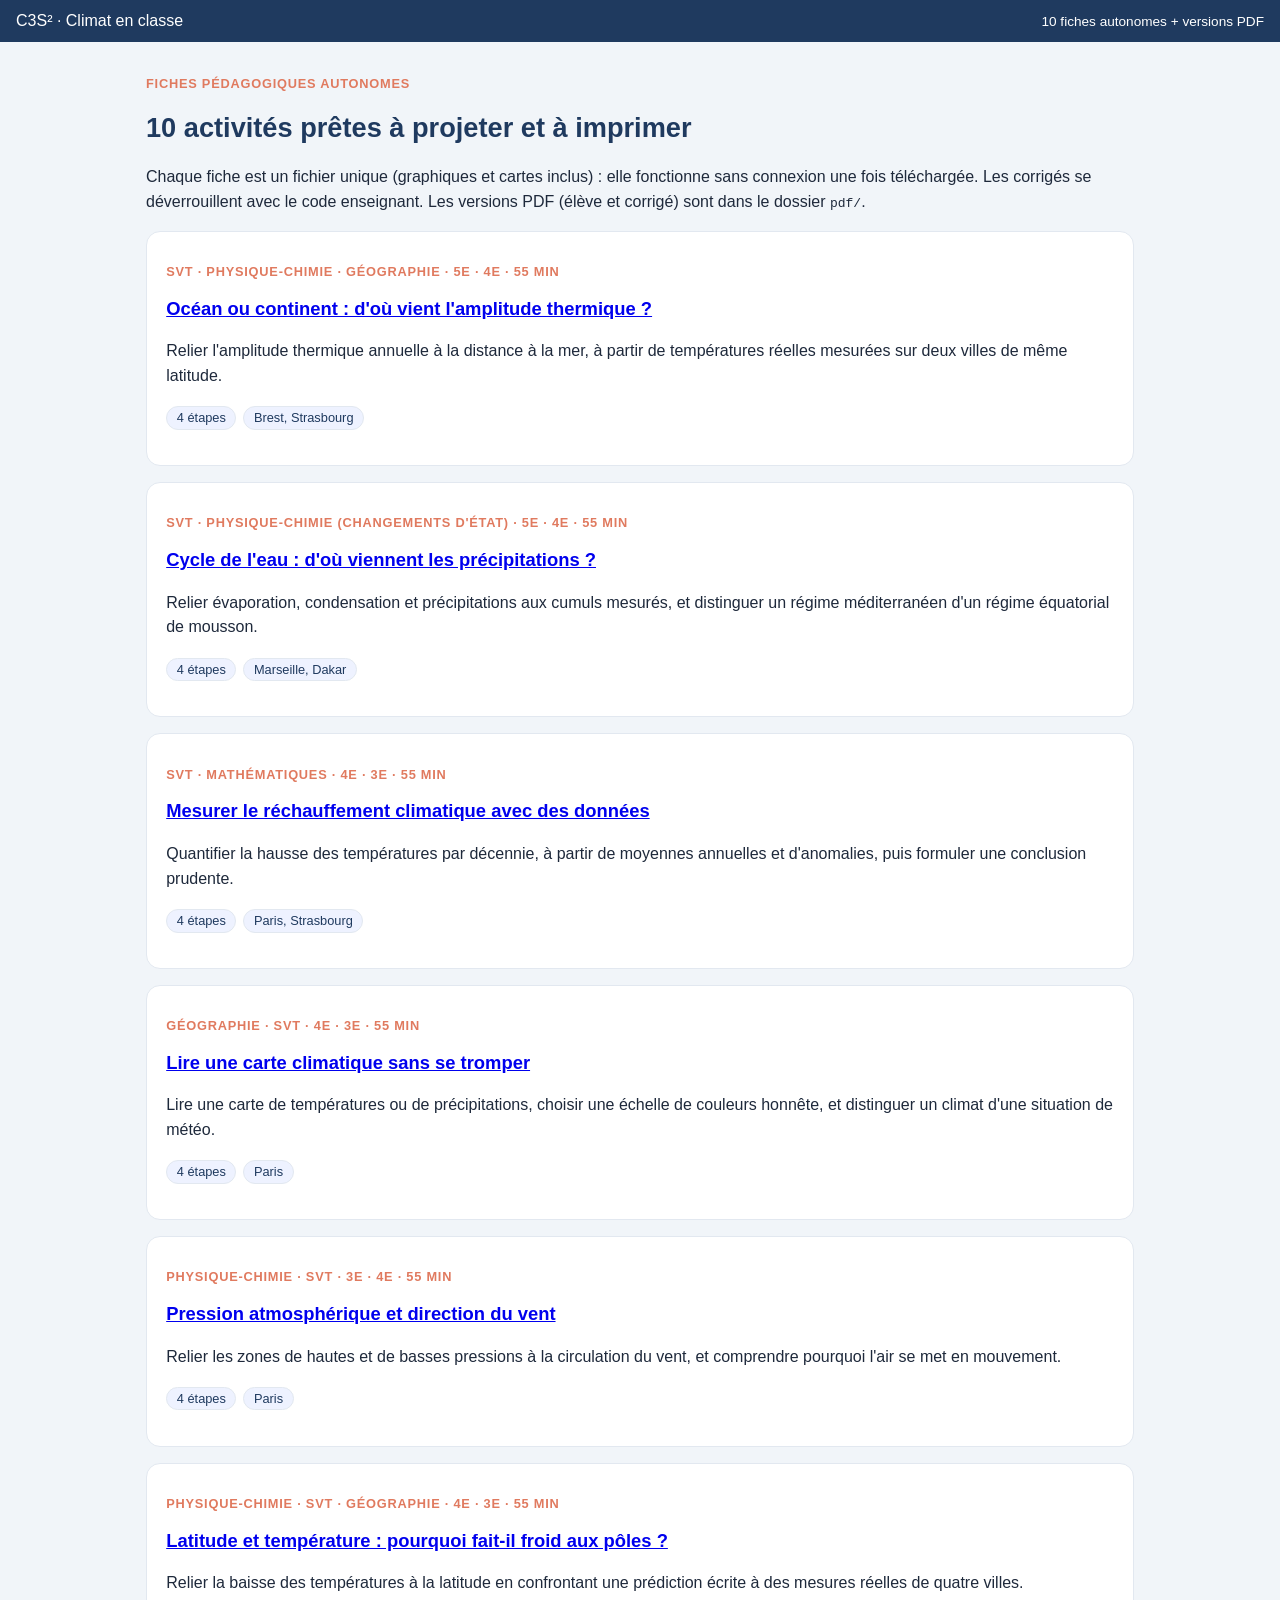
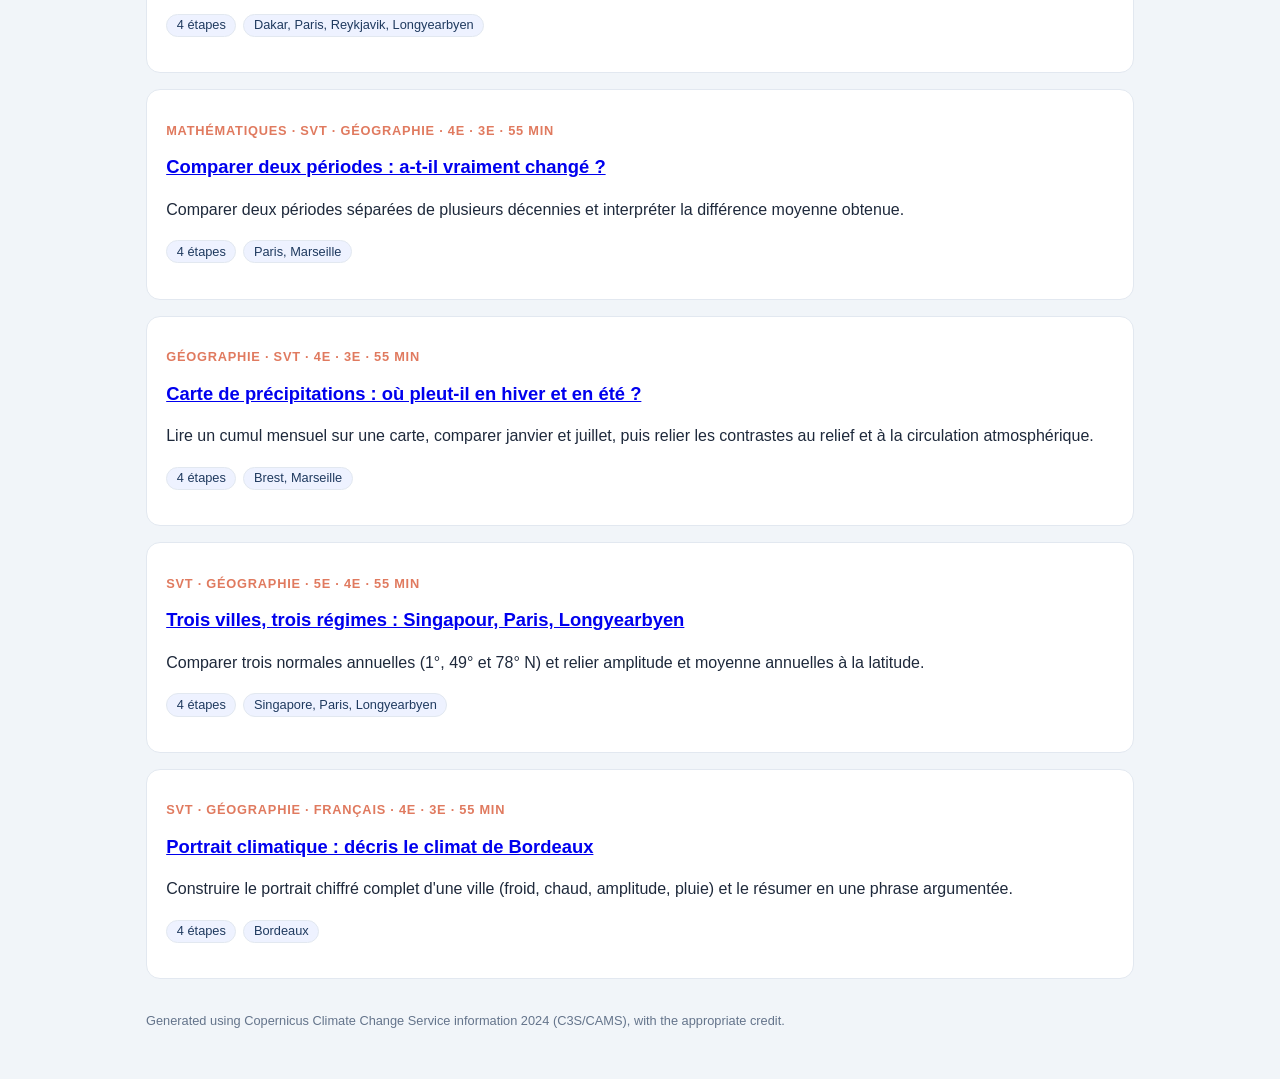
==== public/activites/index.html @ f046a17b "10 fiches autonomes HTML + PDF, corriges chiffres (code 2027) - activities.py : 10 activites (canicu" ====
<!DOCTYPE html>
<html lang="fr">
<head>
<meta charset="utf-8">
<meta name="viewport" content="width=device-width, initial-scale=1">
<title>Fiches d'activités autonomes — C3S²</title>
<style>
:root{
  --ink:#1e293b; --muted:#64748b; --line:#e2e8f0; --card:#ffffff; --bg:#f1f5f9;
  --navy:#1f3a5f; --accent:#e07a5f; --ok:#15803d; --okbg:#dcfce7; --amberbg:#fef3c7;
}
*{box-sizing:border-box}
body{margin:0;background:var(--bg);color:var(--ink);
  font-family:"Segoe UI",Roboto,"Helvetica Neue",Arial,"DejaVu Sans",sans-serif;line-height:1.55}
.topbar{background:var(--navy);color:#fff;padding:.55rem 1rem;display:flex;gap:1rem;align-items:center}
.topbar a{color:#fff;text-decoration:none;font-weight:600}
.topbar .brand{display:flex;align-items:center;gap:.5rem}
.badge{display:inline-block;background:#eef2ff;border:1px solid var(--line);border-radius:999px;
  padding:.05rem .6rem;font-size:.8rem;color:var(--navy);margin:.1rem .15rem .1rem 0}
.wrap{max-width:1020px;margin:0 auto;padding:1.2rem 1rem 3rem}
.card{background:var(--card);border:1px solid var(--line);border-radius:14px;padding:1.1rem 1.2rem;margin:1rem 0}
h1{font-size:1.7rem;margin:.2rem 0 .6rem;color:var(--navy)}
h2{font-size:1.15rem;color:var(--navy);margin:.2rem 0 .5rem}
.kicker{color:var(--accent);font-weight:700;letter-spacing:.06em;font-size:.8rem;text-transform:uppercase}
.question{border-left:4px solid var(--accent);background:#fff7ed;border-radius:0 10px 10px 0;
  padding:.7rem .9rem;font-weight:600;margin:.6rem 0}
.hint{background:#f8fafc;border:1px dashed #94a3b8;border-radius:10px;padding:.55rem .8rem;margin:.5rem 0;font-size:.95rem}
.hint b{color:var(--navy)}
figure{margin:.8rem 0}
figure svg, figure img{max-width:100%;height:auto;background:#fff;border:1px solid var(--line);border-radius:10px}
figcaption{font-size:.82rem;color:var(--muted);margin-top:.25rem}
.step-head{display:flex;align-items:center;gap:.6rem;flex-wrap:wrap}
.step-n{background:var(--navy);color:#fff;font-weight:700;border-radius:10px;min-width:2rem;height:2rem;
  display:inline-flex;align-items:center;justify-content:center}
.teacher{background:#fffbeb;border:1px solid #f59e0b;border-radius:12px;padding:.8rem 1rem}
input[type=password]{padding:.45rem .6rem;border:1px solid var(--line);border-radius:8px;max-width:220px}
.btn{background:var(--navy);color:#fff;border:none;border-radius:9px;padding:.5rem 1rem;font-weight:600;cursor:pointer}
.btn:hover{filter:brightness(1.12)}
.btn-warm{background:var(--accent)}
.answer{display:none;background:#f0fdf4;border:1px solid #86efac;border-radius:10px;padding:.7rem .9rem;margin:.5rem 0}
.answer.visible{display:block}
.badge-ok{background:var(--okbg);color:var(--ok);border:1px solid #86efac}
footer{color:var(--muted);font-size:.8rem;margin-top:2rem}
.tip{background:var(--amberbg);border-left:4px solid #f59e0b;border-radius:0 10px 10px 0;padding:.6rem .9rem}
@media print{
  body{background:#fff}
  .topbar,.no-print{display:none !important}
  .wrap{max-width:none;padding:0}
  .card{break-inside:avoid;border-color:#cbd5e1}
  figure svg, figure img{-print-color-adjust:exact;print-color-adjust:exact}
  .step{break-inside:avoid}
  a{color:var(--ink);text-decoration:none}
}
</style>
</head>
<body>
<header class="topbar no-print">
  <span class="brand">C3S² · Climat en classe</span>
  <span style="margin-left:auto;font-size:.85rem">10 fiches autonomes + versions PDF</span>
</header>
<main class="wrap">
  <p class="kicker">Fiches pédagogiques autonomes</p>
  <h1>10 activités prêtes à projeter et à imprimer</h1>
  <p>Chaque fiche est un fichier unique (graphiques et cartes inclus) : elle fonctionne
  sans connexion une fois téléchargée. Les corrigés se déverrouillent avec le code enseignant.
  Les versions PDF (élève et corrigé) sont dans le dossier <code>pdf/</code>.</p>
  
      <section class="card">
        <p class="kicker">SVT · Physique-chimie · Géographie · 5e · 4e · 55 min</p>
        <h2><a href="ocean_continent.html">Océan ou continent : d&#x27;où vient l&#x27;amplitude thermique ?</a></h2>
        <p>Relier l&#x27;amplitude thermique annuelle à la distance à la mer, à partir de températures réelles mesurées sur deux villes de même latitude.</p>
        <p><span class="badge">4 étapes</span> <span class="badge">Brest, Strasbourg</span></p>
      </section>
      <section class="card">
        <p class="kicker">SVT · Physique-chimie (changements d&#x27;état) · 5e · 4e · 55 min</p>
        <h2><a href="cycle_eau.html">Cycle de l&#x27;eau : d&#x27;où viennent les précipitations ?</a></h2>
        <p>Relier évaporation, condensation et précipitations aux cumuls mesurés, et distinguer un régime méditerranéen d&#x27;un régime équatorial de mousson.</p>
        <p><span class="badge">4 étapes</span> <span class="badge">Marseille, Dakar</span></p>
      </section>
      <section class="card">
        <p class="kicker">SVT · Mathématiques · 4e · 3e · 55 min</p>
        <h2><a href="rechauffement.html">Mesurer le réchauffement climatique avec des données</a></h2>
        <p>Quantifier la hausse des températures par décennie, à partir de moyennes annuelles et d&#x27;anomalies, puis formuler une conclusion prudente.</p>
        <p><span class="badge">4 étapes</span> <span class="badge">Paris, Strasbourg</span></p>
      </section>
      <section class="card">
        <p class="kicker">Géographie · SVT · 4e · 3e · 55 min</p>
        <h2><a href="cartes_climatiques.html">Lire une carte climatique sans se tromper</a></h2>
        <p>Lire une carte de températures ou de précipitations, choisir une échelle de couleurs honnête, et distinguer un climat d&#x27;une situation de météo.</p>
        <p><span class="badge">4 étapes</span> <span class="badge">Paris</span></p>
      </section>
      <section class="card">
        <p class="kicker">Physique-chimie · SVT · 3e · 4e · 55 min</p>
        <h2><a href="vent_pression.html">Pression atmosphérique et direction du vent</a></h2>
        <p>Relier les zones de hautes et de basses pressions à la circulation du vent, et comprendre pourquoi l&#x27;air se met en mouvement.</p>
        <p><span class="badge">4 étapes</span> <span class="badge">Paris</span></p>
      </section>
      <section class="card">
        <p class="kicker">Physique-chimie · SVT · Géographie · 4e · 3e · 55 min</p>
        <h2><a href="latitude.html">Latitude et température : pourquoi fait-il froid aux pôles ?</a></h2>
        <p>Relier la baisse des températures à la latitude en confrontant une prédiction écrite à des mesures réelles de quatre villes.</p>
        <p><span class="badge">4 étapes</span> <span class="badge">Dakar, Paris, Reykjavik, Longyearbyen</span></p>
      </section>
      <section class="card">
        <p class="kicker">Mathématiques · SVT · Géographie · 4e · 3e · 55 min</p>
        <h2><a href="avant_apres.html">Comparer deux périodes : a-t-il vraiment changé ?</a></h2>
        <p>Comparer deux périodes séparées de plusieurs décennies et interpréter la différence moyenne obtenue.</p>
        <p><span class="badge">4 étapes</span> <span class="badge">Paris, Marseille</span></p>
      </section>
      <section class="card">
        <p class="kicker">Géographie · SVT · 4e · 3e · 55 min</p>
        <h2><a href="pluies_europe.html">Carte de précipitations : où pleut-il en hiver et en été ?</a></h2>
        <p>Lire un cumul mensuel sur une carte, comparer janvier et juillet, puis relier les contrastes au relief et à la circulation atmosphérique.</p>
        <p><span class="badge">4 étapes</span> <span class="badge">Brest, Marseille</span></p>
      </section>
      <section class="card">
        <p class="kicker">SVT · Géographie · 5e · 4e · 55 min</p>
        <h2><a href="regimes_monde.html">Trois villes, trois régimes : Singapour, Paris, Longyearbyen</a></h2>
        <p>Comparer trois normales annuelles (1°, 49° et 78° N) et relier amplitude et moyenne annuelles à la latitude.</p>
        <p><span class="badge">4 étapes</span> <span class="badge">Singapore, Paris, Longyearbyen</span></p>
      </section>
      <section class="card">
        <p class="kicker">SVT · Géographie · Français · 4e · 3e · 55 min</p>
        <h2><a href="portrait_climat.html">Portrait climatique : décris le climat de Bordeaux</a></h2>
        <p>Construire le portrait chiffré complet d&#x27;une ville (froid, chaud, amplitude, pluie) et le résumer en une phrase argumentée.</p>
        <p><span class="badge">4 étapes</span> <span class="badge">Bordeaux</span></p>
      </section>
  <footer>Generated using Copernicus Climate Change Service information 2024 (C3S/CAMS), with the appropriate credit.</footer>
</main>
</body>
</html>
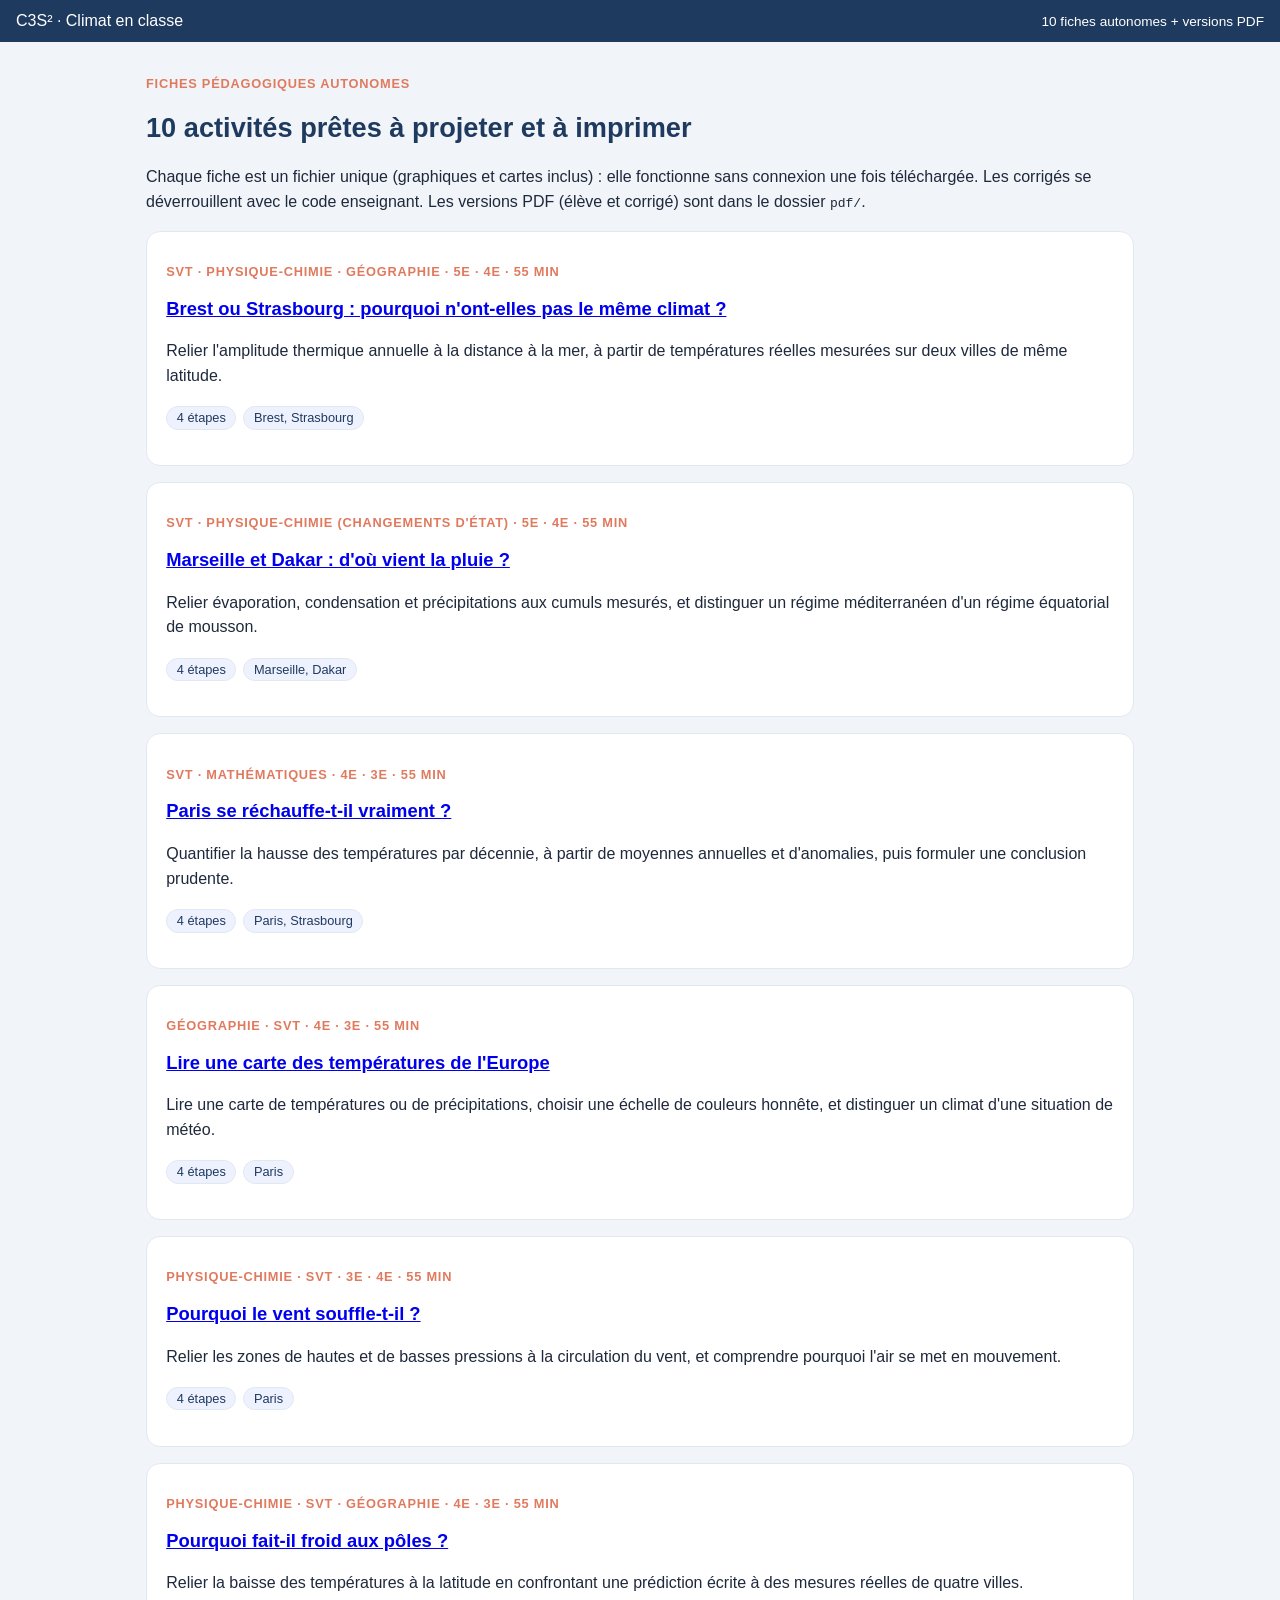
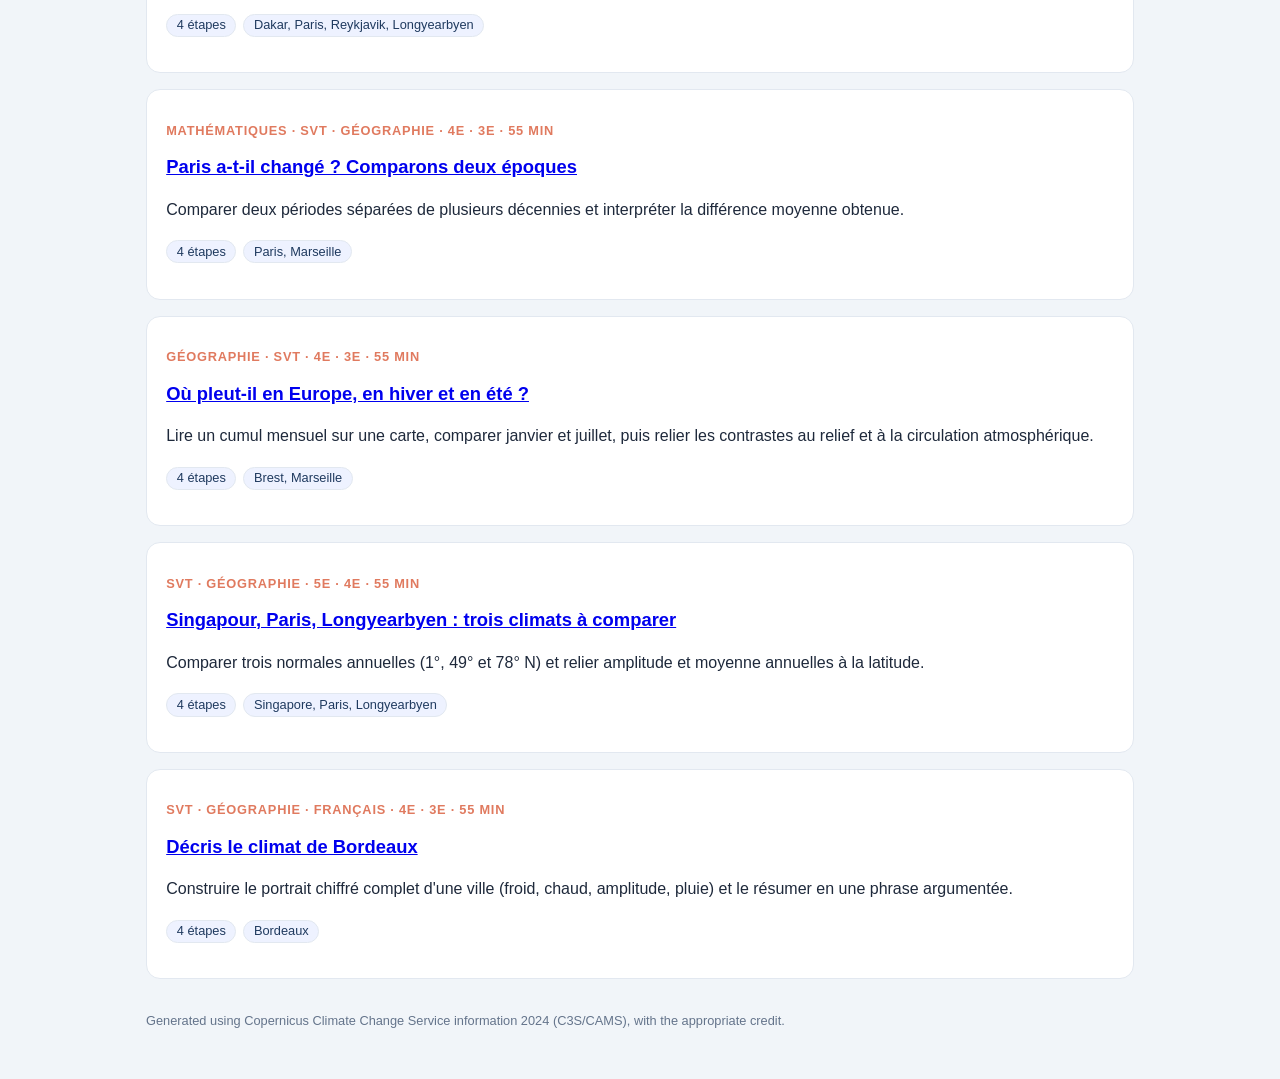
==== commit e34582ba: "Application cote eleves : accueil allege, aide verrouillee, titres et questions simplifies - Accueil" ====
--- a/public/activites/index.html
+++ b/public/activites/index.html
@@ -67,61 +67,61 @@
   
       <section class="card">
         <p class="kicker">SVT · Physique-chimie · Géographie · 5e · 4e · 55 min</p>
-        <h2><a href="ocean_continent.html">Océan ou continent : d&#x27;où vient l&#x27;amplitude thermique ?</a></h2>
+        <h2><a href="ocean_continent.html">Brest ou Strasbourg : pourquoi n&#x27;ont-elles pas le même climat ?</a></h2>
         <p>Relier l&#x27;amplitude thermique annuelle à la distance à la mer, à partir de températures réelles mesurées sur deux villes de même latitude.</p>
         <p><span class="badge">4 étapes</span> <span class="badge">Brest, Strasbourg</span></p>
       </section>
       <section class="card">
         <p class="kicker">SVT · Physique-chimie (changements d&#x27;état) · 5e · 4e · 55 min</p>
-        <h2><a href="cycle_eau.html">Cycle de l&#x27;eau : d&#x27;où viennent les précipitations ?</a></h2>
+        <h2><a href="cycle_eau.html">Marseille et Dakar : d&#x27;où vient la pluie ?</a></h2>
         <p>Relier évaporation, condensation et précipitations aux cumuls mesurés, et distinguer un régime méditerranéen d&#x27;un régime équatorial de mousson.</p>
         <p><span class="badge">4 étapes</span> <span class="badge">Marseille, Dakar</span></p>
       </section>
       <section class="card">
         <p class="kicker">SVT · Mathématiques · 4e · 3e · 55 min</p>
-        <h2><a href="rechauffement.html">Mesurer le réchauffement climatique avec des données</a></h2>
+        <h2><a href="rechauffement.html">Paris se réchauffe-t-il vraiment ?</a></h2>
         <p>Quantifier la hausse des températures par décennie, à partir de moyennes annuelles et d&#x27;anomalies, puis formuler une conclusion prudente.</p>
         <p><span class="badge">4 étapes</span> <span class="badge">Paris, Strasbourg</span></p>
       </section>
       <section class="card">
         <p class="kicker">Géographie · SVT · 4e · 3e · 55 min</p>
-        <h2><a href="cartes_climatiques.html">Lire une carte climatique sans se tromper</a></h2>
+        <h2><a href="cartes_climatiques.html">Lire une carte des températures de l&#x27;Europe</a></h2>
         <p>Lire une carte de températures ou de précipitations, choisir une échelle de couleurs honnête, et distinguer un climat d&#x27;une situation de météo.</p>
         <p><span class="badge">4 étapes</span> <span class="badge">Paris</span></p>
       </section>
       <section class="card">
         <p class="kicker">Physique-chimie · SVT · 3e · 4e · 55 min</p>
-        <h2><a href="vent_pression.html">Pression atmosphérique et direction du vent</a></h2>
+        <h2><a href="vent_pression.html">Pourquoi le vent souffle-t-il ?</a></h2>
         <p>Relier les zones de hautes et de basses pressions à la circulation du vent, et comprendre pourquoi l&#x27;air se met en mouvement.</p>
         <p><span class="badge">4 étapes</span> <span class="badge">Paris</span></p>
       </section>
       <section class="card">
         <p class="kicker">Physique-chimie · SVT · Géographie · 4e · 3e · 55 min</p>
-        <h2><a href="latitude.html">Latitude et température : pourquoi fait-il froid aux pôles ?</a></h2>
+        <h2><a href="latitude.html">Pourquoi fait-il froid aux pôles ?</a></h2>
         <p>Relier la baisse des températures à la latitude en confrontant une prédiction écrite à des mesures réelles de quatre villes.</p>
         <p><span class="badge">4 étapes</span> <span class="badge">Dakar, Paris, Reykjavik, Longyearbyen</span></p>
       </section>
       <section class="card">
         <p class="kicker">Mathématiques · SVT · Géographie · 4e · 3e · 55 min</p>
-        <h2><a href="avant_apres.html">Comparer deux périodes : a-t-il vraiment changé ?</a></h2>
+        <h2><a href="avant_apres.html">Paris a-t-il changé ? Comparons deux époques</a></h2>
         <p>Comparer deux périodes séparées de plusieurs décennies et interpréter la différence moyenne obtenue.</p>
         <p><span class="badge">4 étapes</span> <span class="badge">Paris, Marseille</span></p>
       </section>
       <section class="card">
         <p class="kicker">Géographie · SVT · 4e · 3e · 55 min</p>
-        <h2><a href="pluies_europe.html">Carte de précipitations : où pleut-il en hiver et en été ?</a></h2>
+        <h2><a href="pluies_europe.html">Où pleut-il en Europe, en hiver et en été ?</a></h2>
         <p>Lire un cumul mensuel sur une carte, comparer janvier et juillet, puis relier les contrastes au relief et à la circulation atmosphérique.</p>
         <p><span class="badge">4 étapes</span> <span class="badge">Brest, Marseille</span></p>
       </section>
       <section class="card">
         <p class="kicker">SVT · Géographie · 5e · 4e · 55 min</p>
-        <h2><a href="regimes_monde.html">Trois villes, trois régimes : Singapour, Paris, Longyearbyen</a></h2>
+        <h2><a href="regimes_monde.html">Singapour, Paris, Longyearbyen : trois climats à comparer</a></h2>
         <p>Comparer trois normales annuelles (1°, 49° et 78° N) et relier amplitude et moyenne annuelles à la latitude.</p>
         <p><span class="badge">4 étapes</span> <span class="badge">Singapore, Paris, Longyearbyen</span></p>
       </section>
       <section class="card">
         <p class="kicker">SVT · Géographie · Français · 4e · 3e · 55 min</p>
-        <h2><a href="portrait_climat.html">Portrait climatique : décris le climat de Bordeaux</a></h2>
+        <h2><a href="portrait_climat.html">Décris le climat de Bordeaux</a></h2>
         <p>Construire le portrait chiffré complet d&#x27;une ville (froid, chaud, amplitude, pluie) et le résumer en une phrase argumentée.</p>
         <p><span class="badge">4 étapes</span> <span class="badge">Bordeaux</span></p>
       </section>
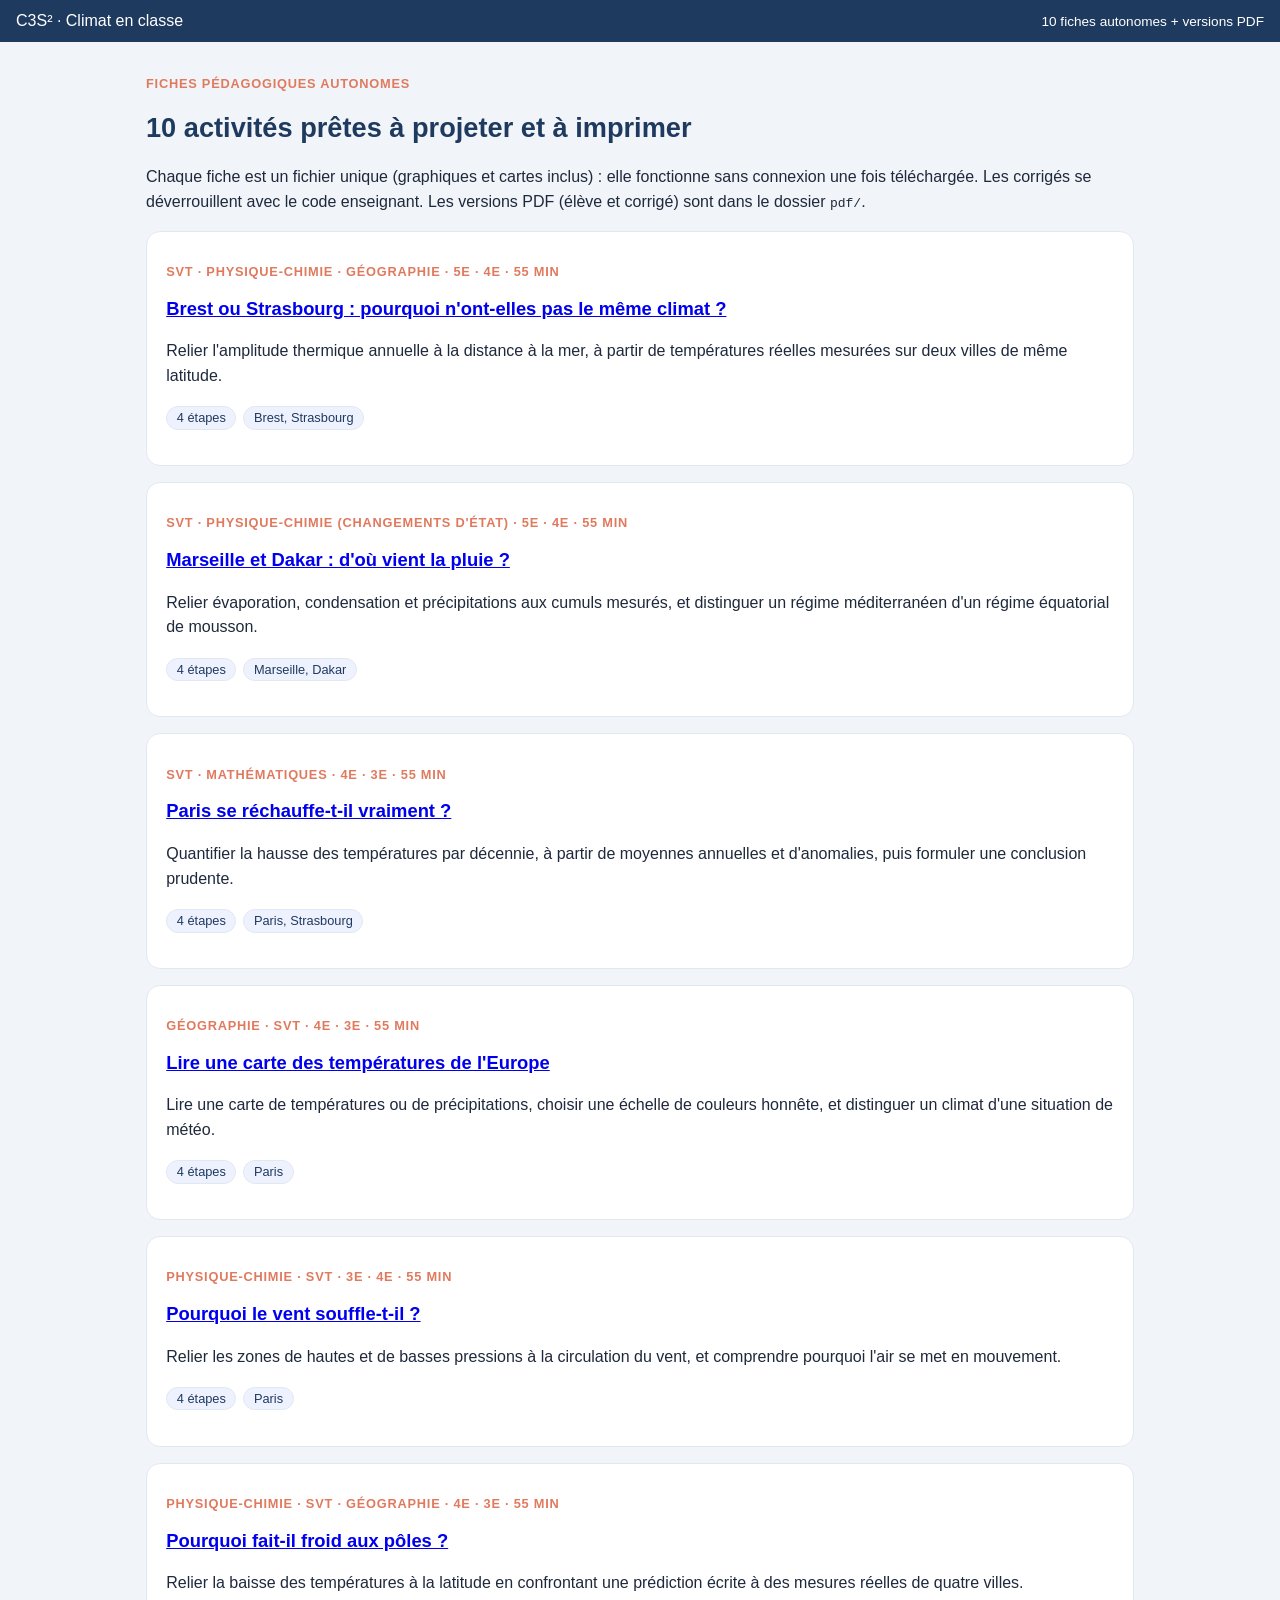
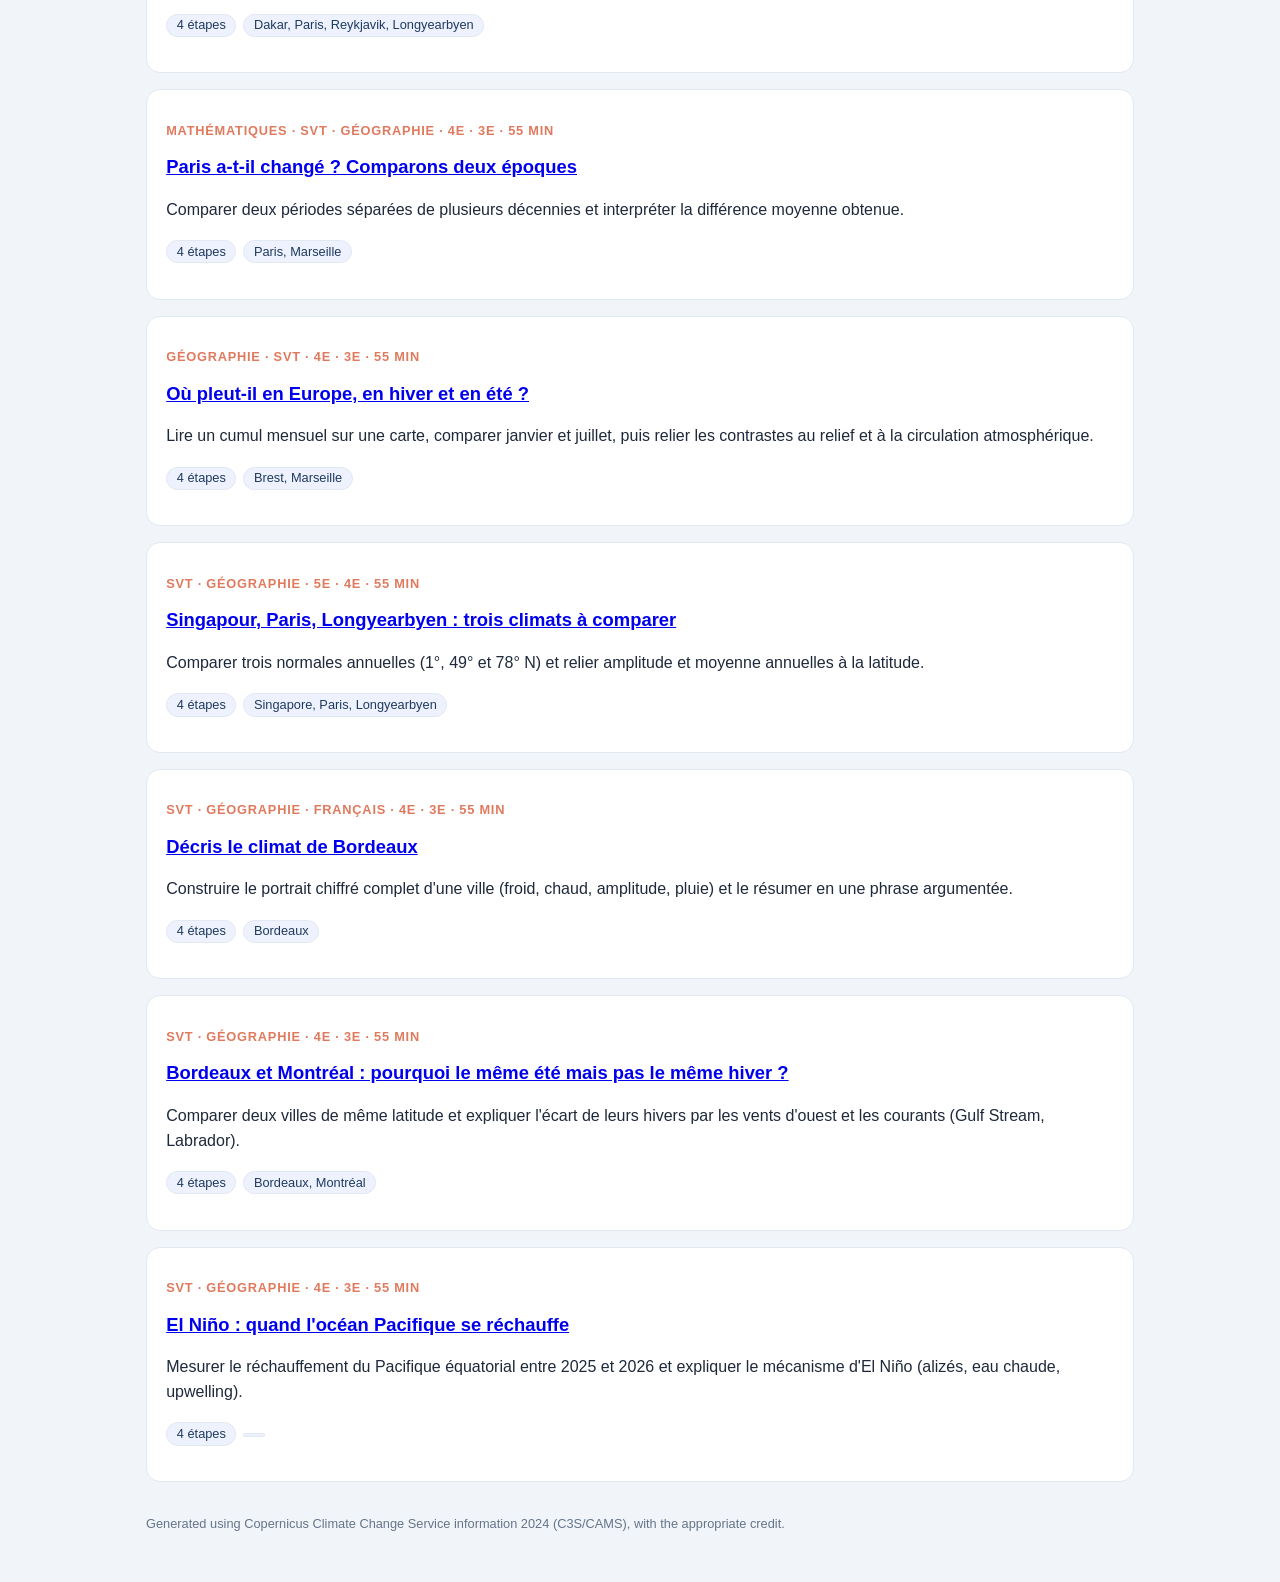
==== commit 4b26165f: "Vocabulaire, situations, 2 nouvelles activites : vents-courants et El Nino - 'descendent' -> 'diminu" ====
--- a/public/activites/index.html
+++ b/public/activites/index.html
@@ -125,6 +125,18 @@
         <p>Construire le portrait chiffré complet d&#x27;une ville (froid, chaud, amplitude, pluie) et le résumer en une phrase argumentée.</p>
         <p><span class="badge">4 étapes</span> <span class="badge">Bordeaux</span></p>
       </section>
+      <section class="card">
+        <p class="kicker">SVT · Géographie · 4e · 3e · 55 min</p>
+        <h2><a href="vents_courants.html">Bordeaux et Montréal : pourquoi le même été mais pas le même hiver ?</a></h2>
+        <p>Comparer deux villes de même latitude et expliquer l&#x27;écart de leurs hivers par les vents d&#x27;ouest et les courants (Gulf Stream, Labrador).</p>
+        <p><span class="badge">4 étapes</span> <span class="badge">Bordeaux, Montréal</span></p>
+      </section>
+      <section class="card">
+        <p class="kicker">SVT · Géographie · 4e · 3e · 55 min</p>
+        <h2><a href="elnino.html">El Niño : quand l&#x27;océan Pacifique se réchauffe</a></h2>
+        <p>Mesurer le réchauffement du Pacifique équatorial entre 2025 et 2026 et expliquer le mécanisme d&#x27;El Niño (alizés, eau chaude, upwelling).</p>
+        <p><span class="badge">4 étapes</span> <span class="badge"></span></p>
+      </section>
   <footer>Generated using Copernicus Climate Change Service information 2024 (C3S/CAMS), with the appropriate credit.</footer>
 </main>
 </body>
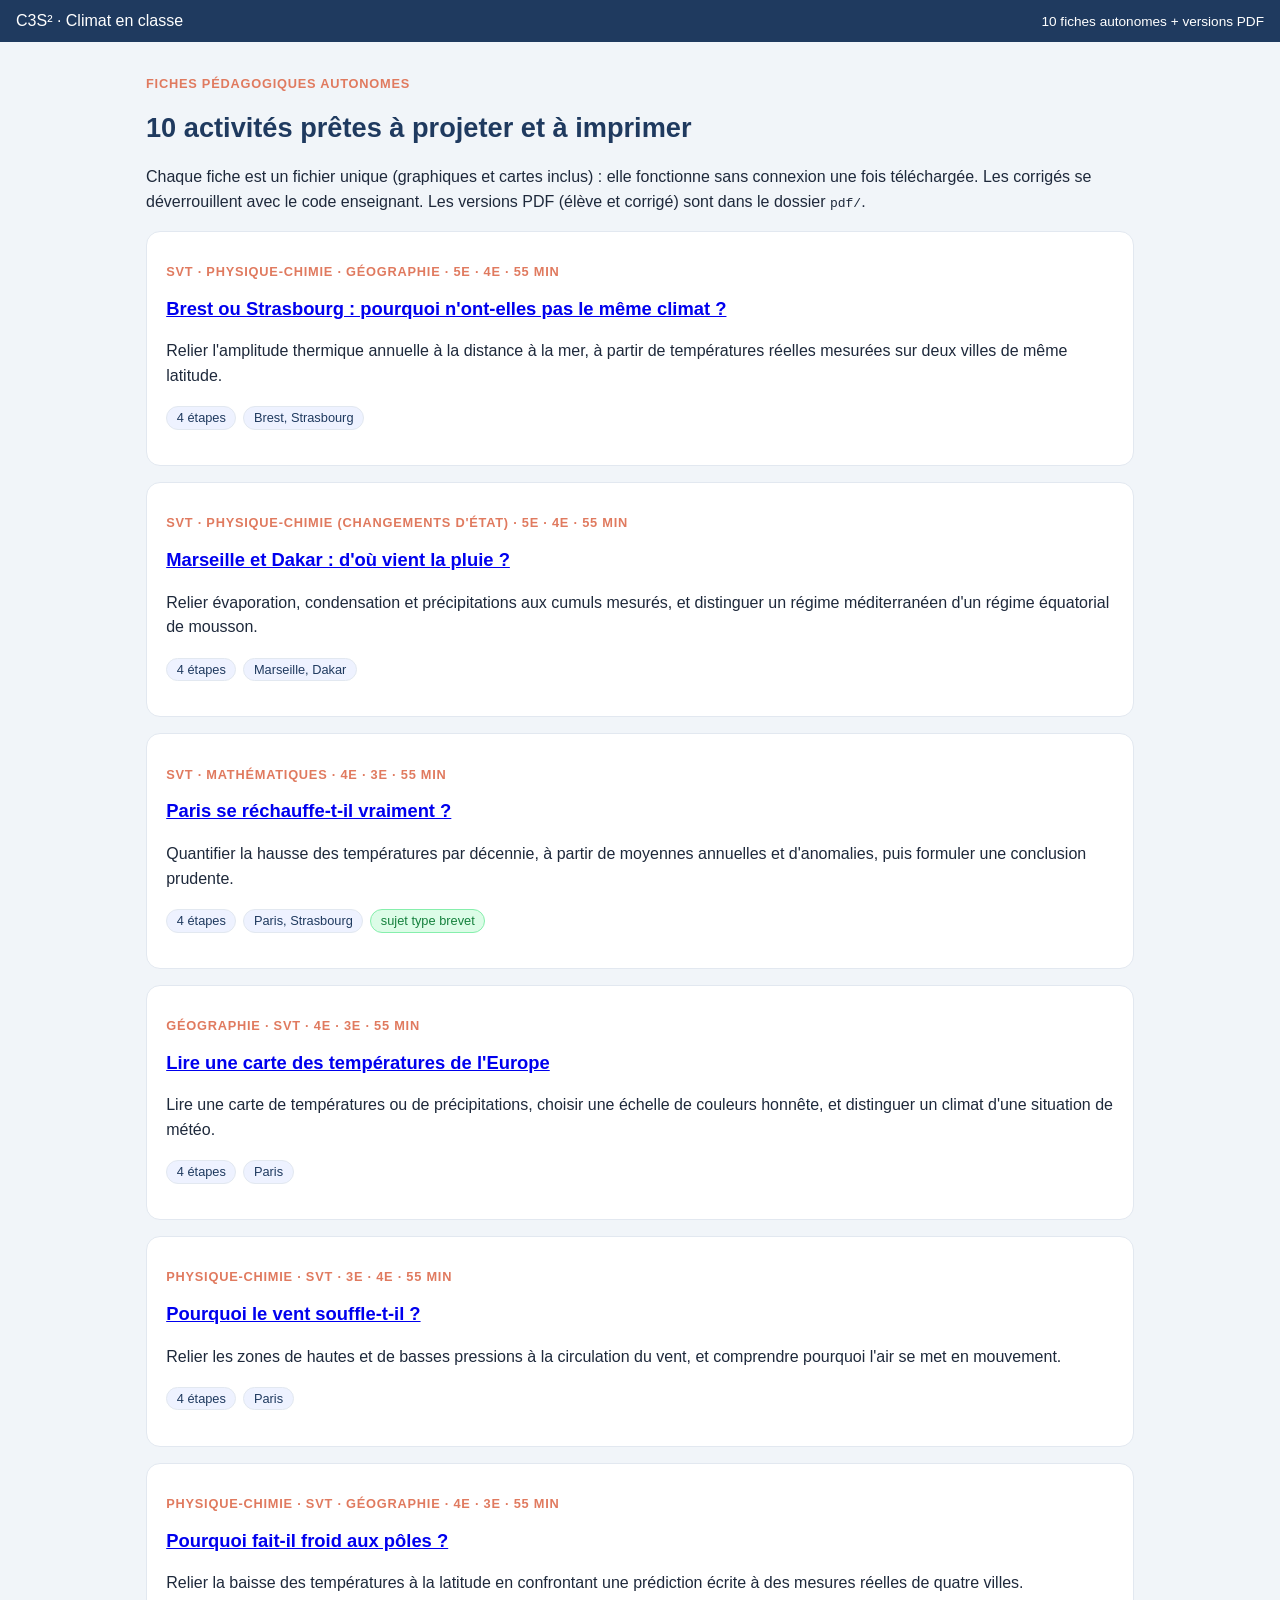
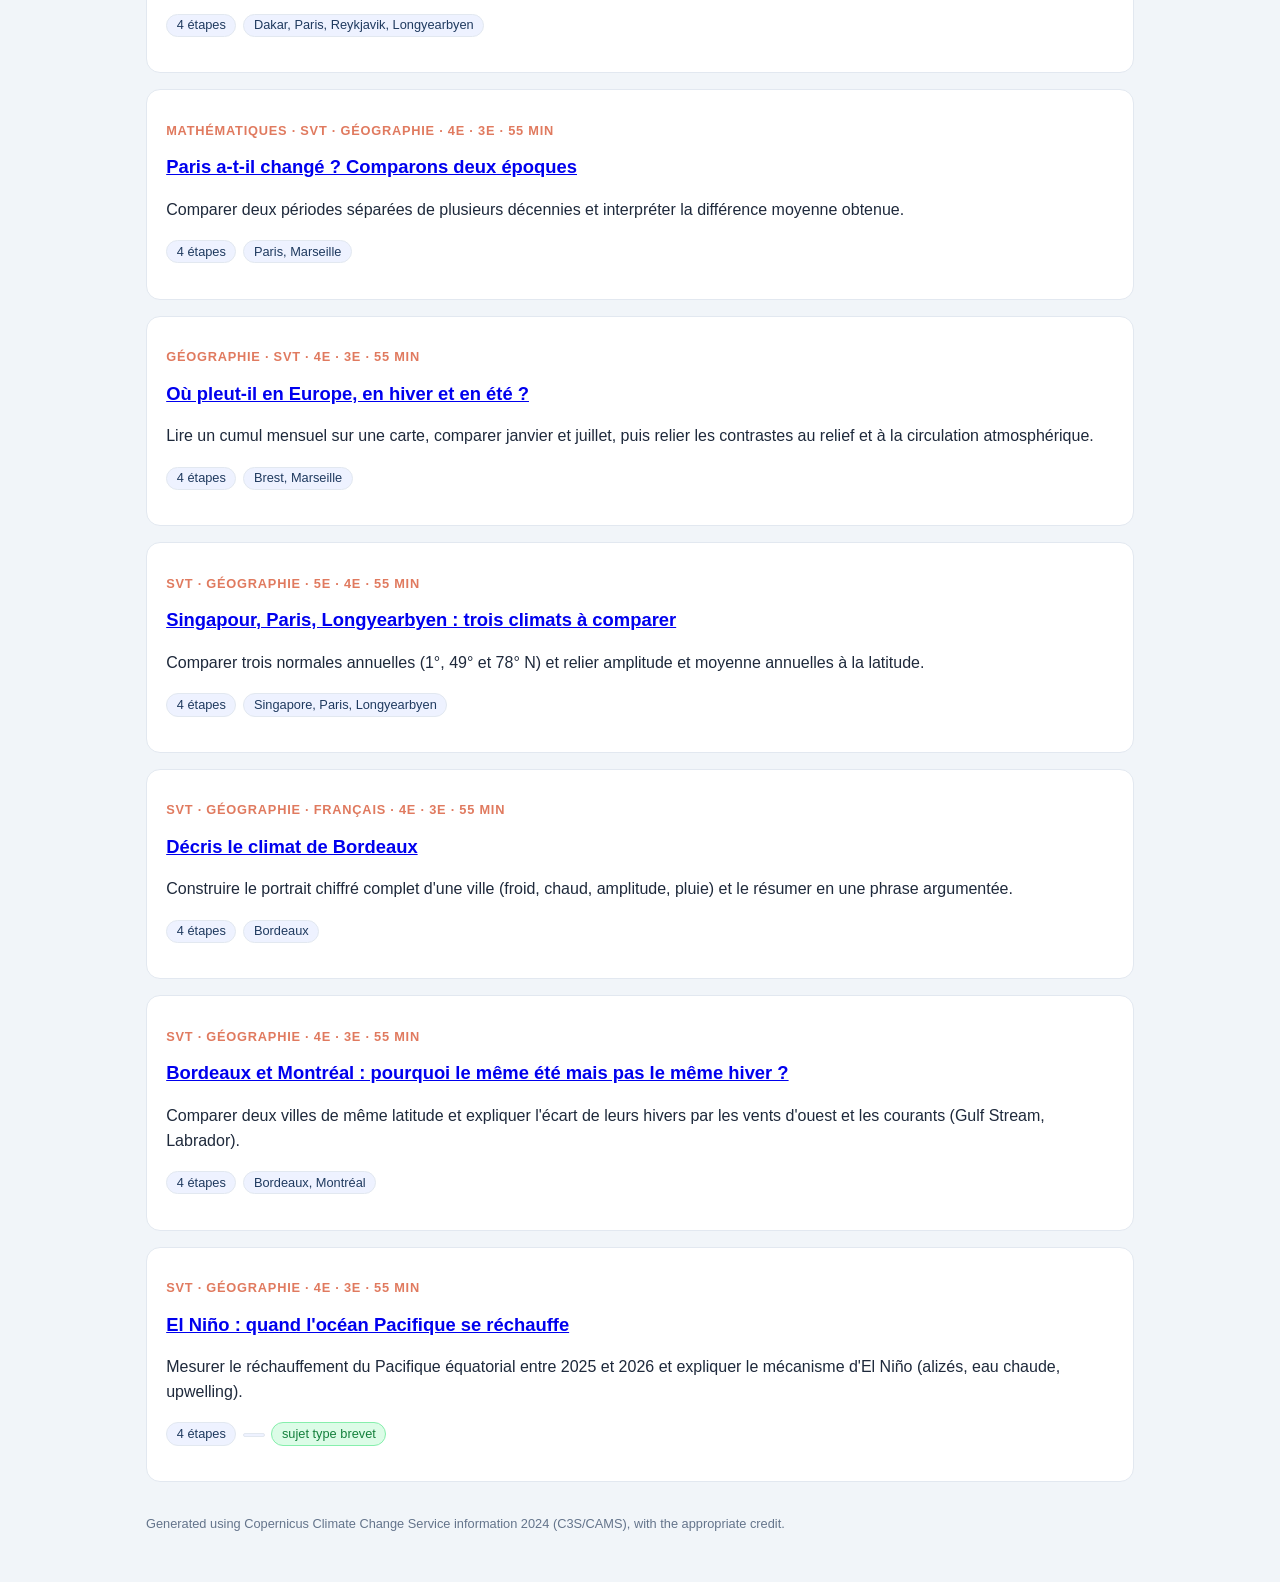
==== commit 7eec5737: "Refonte pedagogique : 48 consignes en verbe d'action + sujets type brevet Charte de redaction appliq" ====
--- a/public/activites/index.html
+++ b/public/activites/index.html
@@ -42,6 +42,14 @@
 .badge-ok{background:var(--okbg);color:var(--ok);border:1px solid #86efac}
 footer{color:var(--muted);font-size:.8rem;margin-top:2rem}
 .tip{background:var(--amberbg);border-left:4px solid #f59e0b;border-radius:0 10px 10px 0;padding:.6rem .9rem}
+.exam-rappel{background:#f6f9ff;border-left:4px solid var(--navy);border-radius:0 10px 10px 0;padding:.6rem .9rem;margin:.6rem 0}
+.exam-doc{border:1px solid var(--line);border-radius:10px;padding:.7rem .9rem;margin:.7rem 0;background:#fbfcfe}
+.exam-doc h4{margin:.1rem 0 .35rem;font-size:1rem;color:var(--navy)}
+.exam-table{width:100%;border-collapse:collapse;font-size:.92rem;margin:.5rem 0}
+.exam-table th,.exam-table td{border:1px solid var(--line);padding:.4rem .6rem;text-align:left}
+.exam-table th{background:#eef2ff;color:var(--navy);font-size:.85rem}
+.exam-q{border:1px solid var(--line);border-radius:10px;padding:.7rem .9rem;margin:.7rem 0}
+.exam-q h3{margin:.1rem 0}
 @media print{
   body{background:#fff}
   .topbar,.no-print{display:none !important}
@@ -81,7 +89,7 @@
         <p class="kicker">SVT · Mathématiques · 4e · 3e · 55 min</p>
         <h2><a href="rechauffement.html">Paris se réchauffe-t-il vraiment ?</a></h2>
         <p>Quantifier la hausse des températures par décennie, à partir de moyennes annuelles et d&#x27;anomalies, puis formuler une conclusion prudente.</p>
-        <p><span class="badge">4 étapes</span> <span class="badge">Paris, Strasbourg</span></p>
+        <p><span class="badge">4 étapes</span> <span class="badge">Paris, Strasbourg</span> <span class="badge badge-ok">sujet type brevet</span></p>
       </section>
       <section class="card">
         <p class="kicker">Géographie · SVT · 4e · 3e · 55 min</p>
@@ -135,7 +143,7 @@
         <p class="kicker">SVT · Géographie · 4e · 3e · 55 min</p>
         <h2><a href="elnino.html">El Niño : quand l&#x27;océan Pacifique se réchauffe</a></h2>
         <p>Mesurer le réchauffement du Pacifique équatorial entre 2025 et 2026 et expliquer le mécanisme d&#x27;El Niño (alizés, eau chaude, upwelling).</p>
-        <p><span class="badge">4 étapes</span> <span class="badge"></span></p>
+        <p><span class="badge">4 étapes</span> <span class="badge"></span> <span class="badge badge-ok">sujet type brevet</span></p>
       </section>
   <footer>Generated using Copernicus Climate Change Service information 2024 (C3S/CAMS), with the appropriate credit.</footer>
 </main>
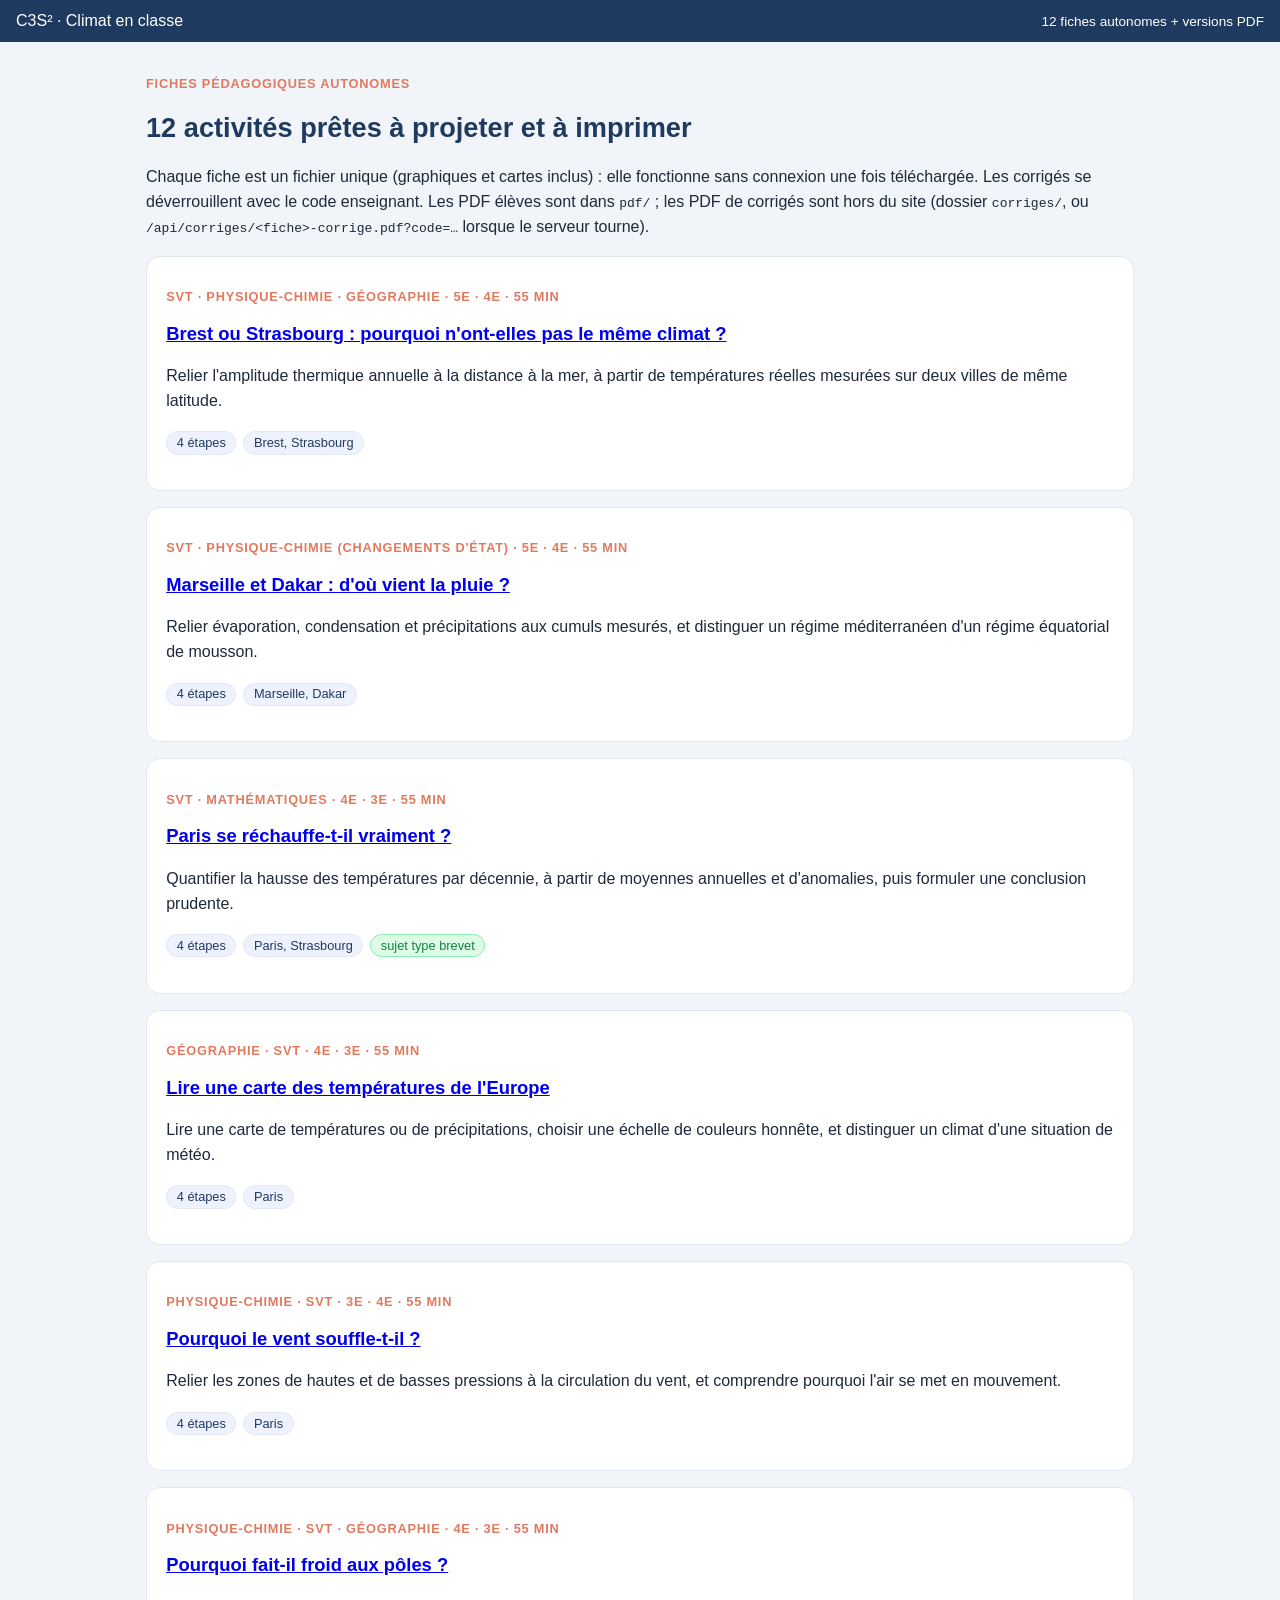
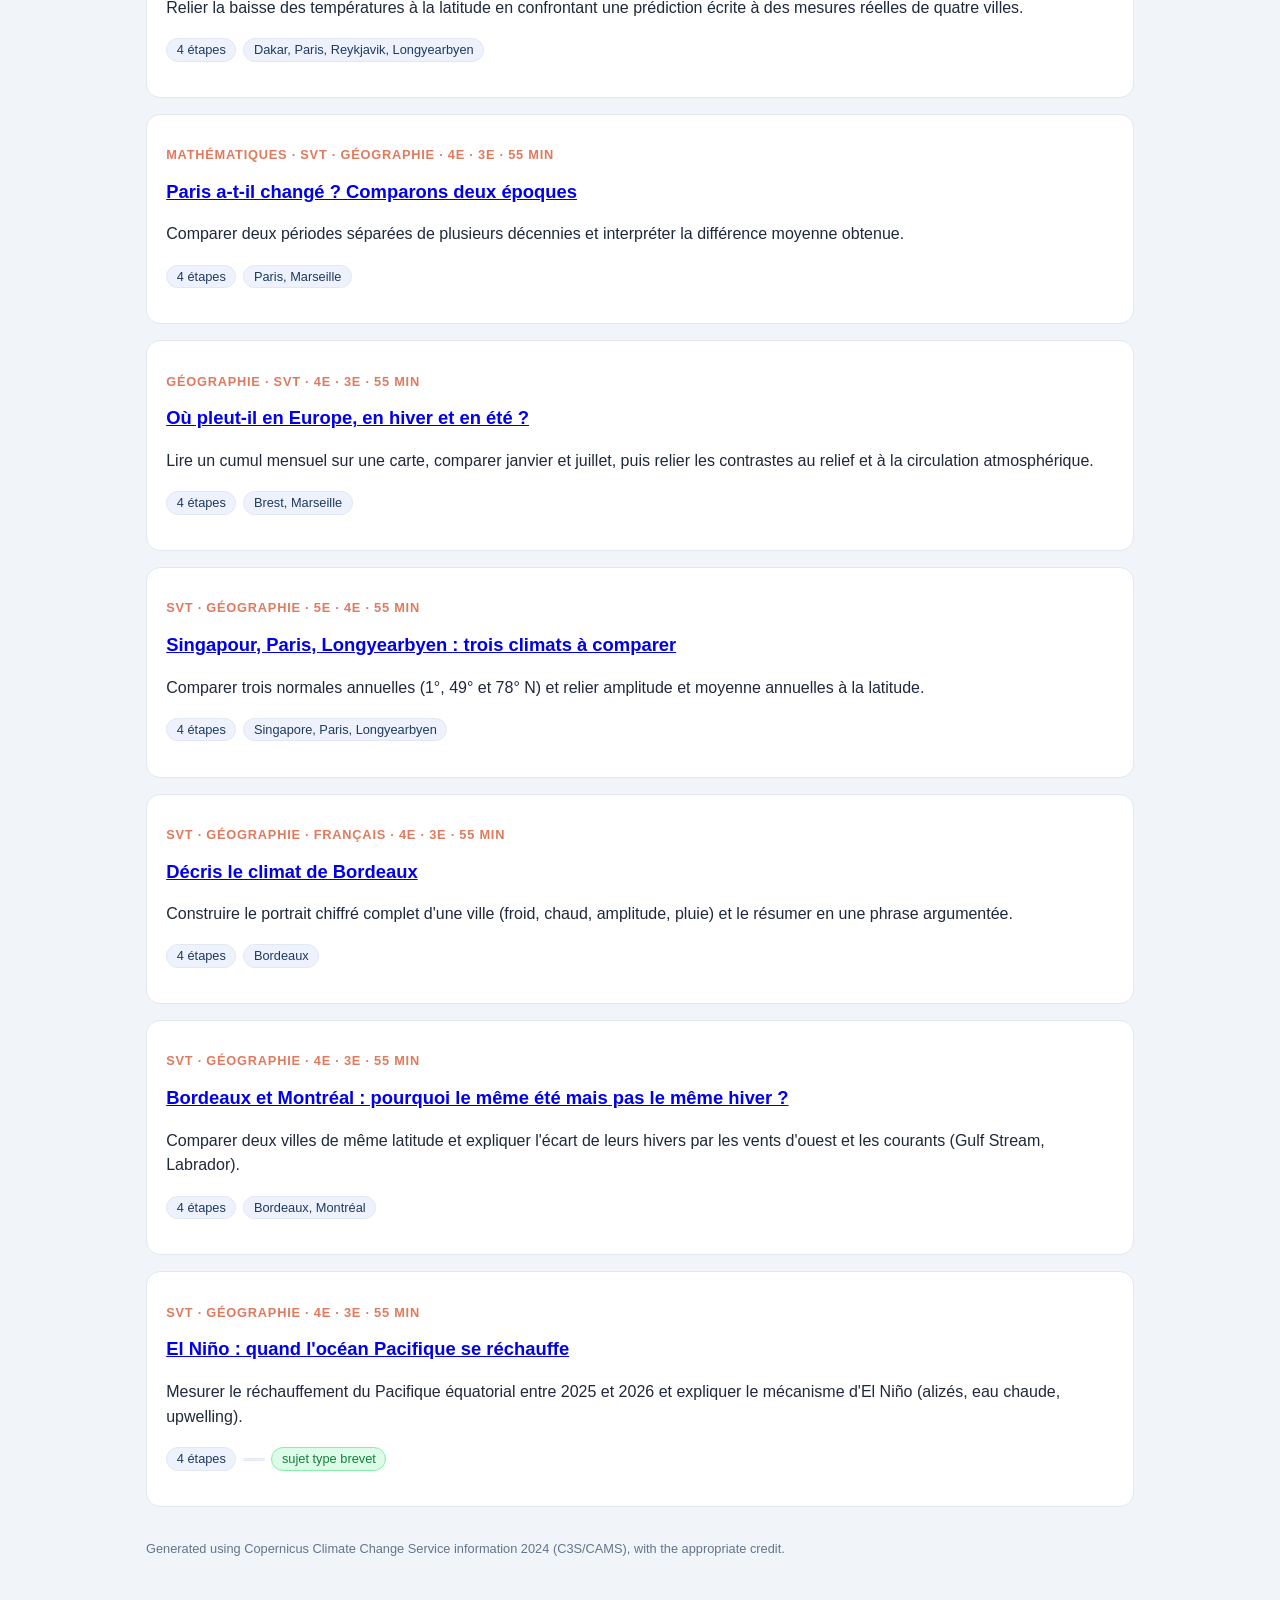
==== commit 899876fb: "Cartes de situation en 50 m avec contexte regional, corriges PDF hors public et verrouilles code 202" ====
--- a/public/activites/index.html
+++ b/public/activites/index.html
@@ -64,14 +64,16 @@
 <body>
 <header class="topbar no-print">
   <span class="brand">C3S² · Climat en classe</span>
-  <span style="margin-left:auto;font-size:.85rem">10 fiches autonomes + versions PDF</span>
+  <span style="margin-left:auto;font-size:.85rem">12 fiches autonomes + versions PDF</span>
 </header>
 <main class="wrap">
   <p class="kicker">Fiches pédagogiques autonomes</p>
-  <h1>10 activités prêtes à projeter et à imprimer</h1>
+  <h1>12 activités prêtes à projeter et à imprimer</h1>
   <p>Chaque fiche est un fichier unique (graphiques et cartes inclus) : elle fonctionne
   sans connexion une fois téléchargée. Les corrigés se déverrouillent avec le code enseignant.
-  Les versions PDF (élève et corrigé) sont dans le dossier <code>pdf/</code>.</p>
+  Les PDF élèves sont dans <code>pdf/</code> ; les PDF de corrigés sont hors du site
+  (dossier <code>corriges/</code>, ou <code>/api/corriges/&lt;fiche&gt;-corrige.pdf?code=…</code>
+  lorsque le serveur tourne).</p>
   
       <section class="card">
         <p class="kicker">SVT · Physique-chimie · Géographie · 5e · 4e · 55 min</p>
